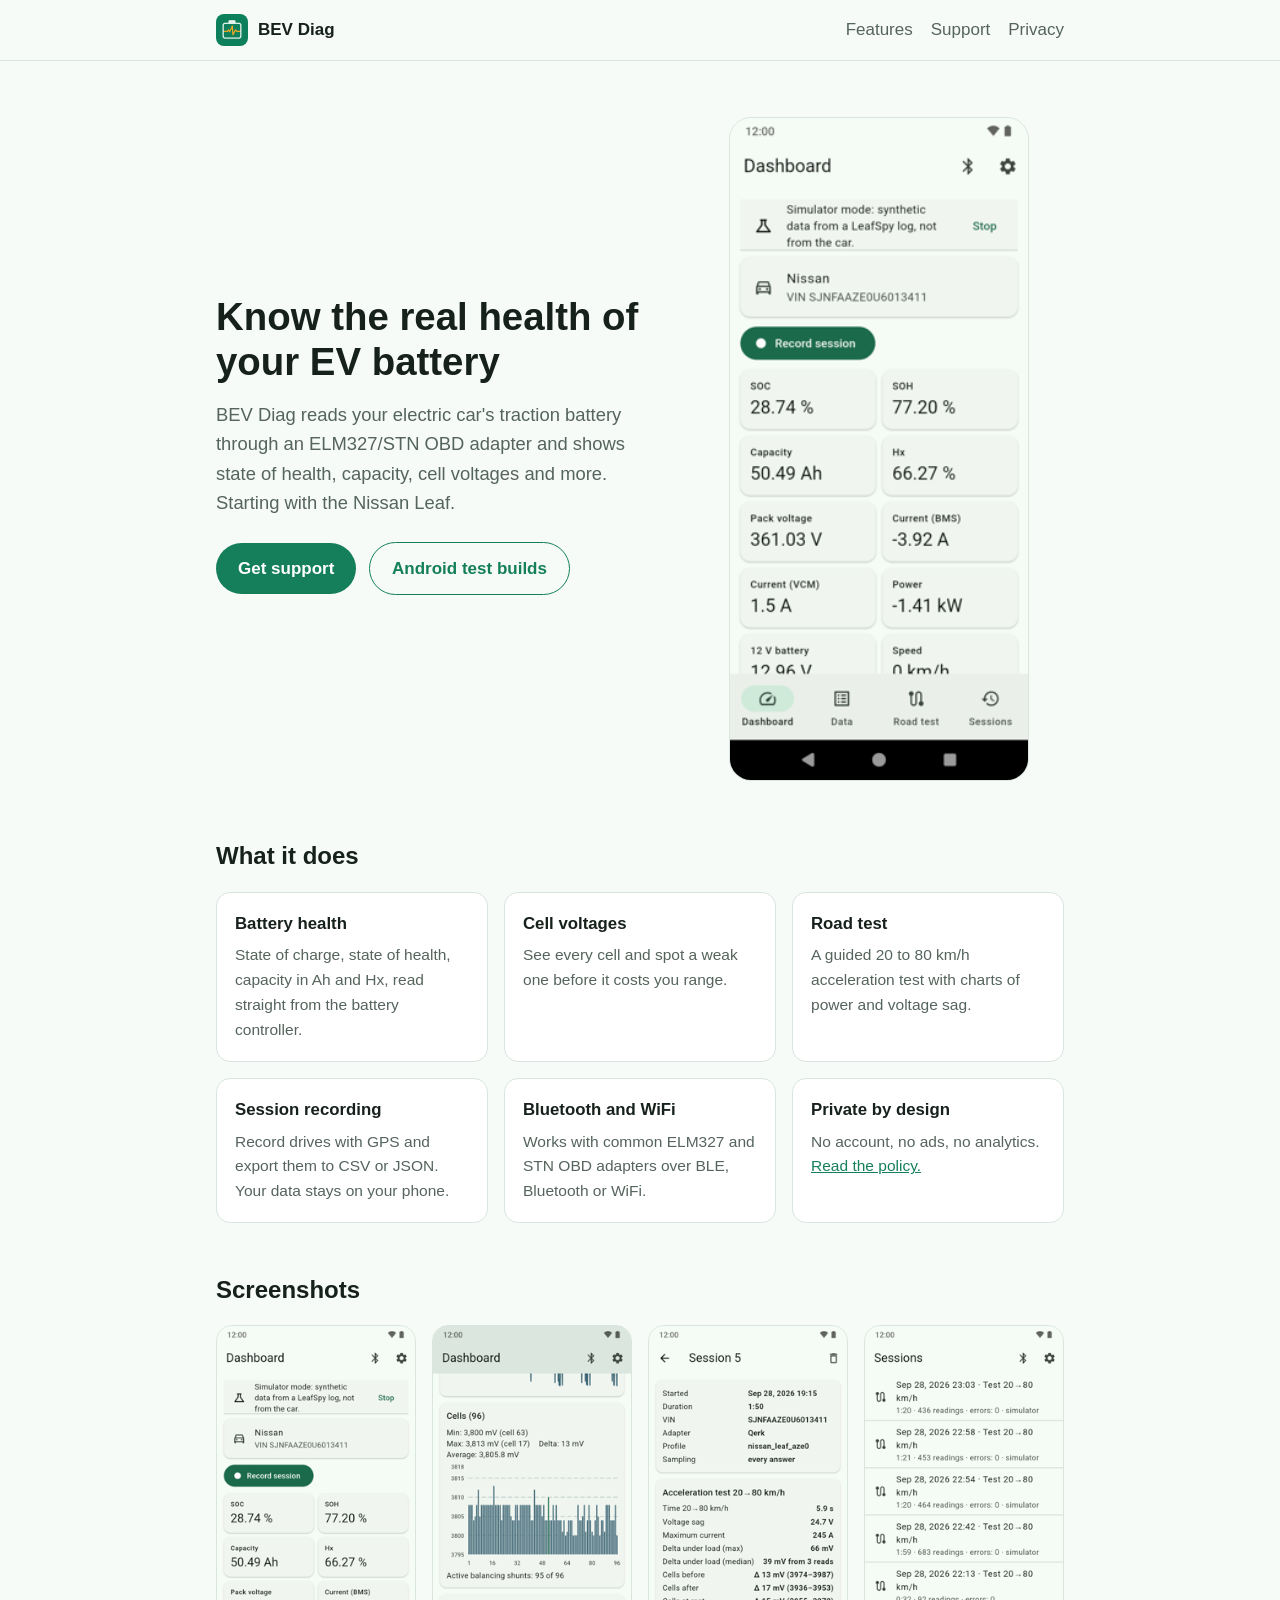
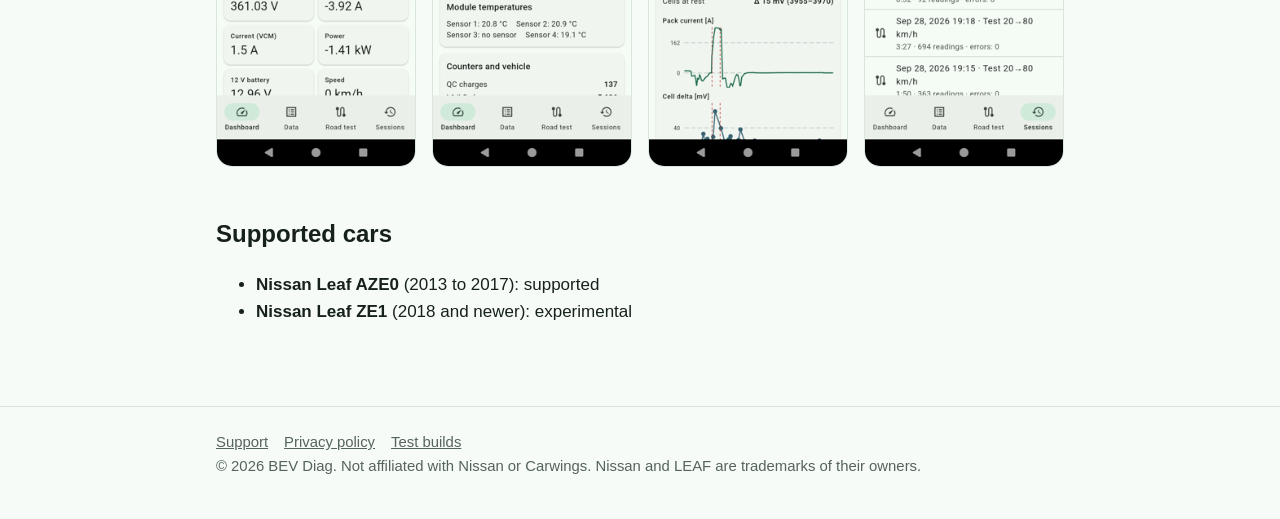
==== index.html @ aeba6226 "Add BEV Diag website: landing, support, privacy policy" ====
<!doctype html>
<html lang="en">
<head>
<meta charset="utf-8">
<meta name="viewport" content="width=device-width, initial-scale=1">
<title>BEV Diag: EV battery diagnostics</title>
<meta name="description" content="Check the health of your electric car's traction battery over a Bluetooth or WiFi OBD adapter.">
<link rel="icon" href="assets/icon.png">
<link rel="stylesheet" href="style.css">
</head>
<body>
<header class="site"><div class="wrap">
  <a class="brand" href=""><img src="assets/icon.png" alt="">BEV Diag</a>
  <nav><a href="#features">Features</a><a href="support/">Support</a><a href="privacy/">Privacy</a></nav>
</div></header>
<main class="wrap">
  <div class="hero">
    <div>
      <h1>Know the real health of your EV battery</h1>
      <p class="lead">BEV Diag reads your electric car's traction battery through an ELM327/STN OBD adapter and shows state of health, capacity, cell voltages and more. Starting with the Nissan Leaf.</p>
      <a class="btn" href="support/">Get support</a>
      <a class="btn secondary" href="https://github.com/bev-diag/bev-diag-releases">Android test builds</a>
    </div>
    <img src="assets/dashboard.png" alt="BEV Diag dashboard showing SOC, SOH, capacity and pack voltage">
  </div>

  <section id="features">
    <h2>What it does</h2>
    <div class="grid">
      <div class="card"><h3>Battery health</h3><p>State of charge, state of health, capacity in Ah and Hx, read straight from the battery controller.</p></div>
      <div class="card"><h3>Cell voltages</h3><p>See every cell and spot a weak one before it costs you range.</p></div>
      <div class="card"><h3>Road test</h3><p>A guided 20 to 80 km/h acceleration test with charts of power and voltage sag.</p></div>
      <div class="card"><h3>Session recording</h3><p>Record drives with GPS and export them to CSV or JSON. Your data stays on your phone.</p></div>
      <div class="card"><h3>Bluetooth and WiFi</h3><p>Works with common ELM327 and STN OBD adapters over BLE, Bluetooth or WiFi.</p></div>
      <div class="card"><h3>Private by design</h3><p>No account, no ads, no analytics. <a href="privacy/">Read the policy.</a></p></div>
    </div>
  </section>

  <section>
    <h2>Screenshots</h2>
    <div class="shots">
      <img src="assets/dashboard.png" alt="Dashboard" loading="lazy">
      <img src="assets/cells.png" alt="Cell voltages" loading="lazy">
      <img src="assets/roadtest.png" alt="Road test result" loading="lazy">
      <img src="assets/sessions.png" alt="Recorded sessions" loading="lazy">
    </div>
  </section>

  <section>
    <h2>Supported cars</h2>
    <ul>
      <li><strong>Nissan Leaf AZE0</strong> (2013 to 2017): supported</li>
      <li><strong>Nissan Leaf ZE1</strong> (2018 and newer): experimental</li>
    </ul>
  </section>
</main>
<footer class="site"><div class="wrap">
  <a href="support/">Support</a><a href="privacy/">Privacy policy</a><a href="https://github.com/bev-diag/bev-diag-releases">Test builds</a>
  <div>&copy; 2026 BEV Diag. Not affiliated with Nissan or Carwings. Nissan and LEAF are trademarks of their owners.</div>
</div></footer>
</body></html>
---- style.css ----
:root {
  --bg: #f6fbf8;
  --surface: #ffffff;
  --text: #17211c;
  --muted: #55645c;
  --accent: #157f5b;
  --accent-contrast: #ffffff;
  --border: #d9e5de;
}
@media (prefers-color-scheme: dark) {
  :root {
    --bg: #0f1713;
    --surface: #17221c;
    --text: #e6efe9;
    --muted: #9db0a5;
    --accent: #3fc08f;
    --accent-contrast: #06130d;
    --border: #263a30;
  }
}
* { box-sizing: border-box; }
html { -webkit-text-size-adjust: 100%; }
body {
  margin: 0;
  background: var(--bg);
  color: var(--text);
  font: 17px/1.6 -apple-system, BlinkMacSystemFont, "Segoe UI", Roboto, Helvetica, Arial, sans-serif;
}
a { color: var(--accent); }
.wrap { max-width: 880px; margin: 0 auto; padding: 0 16px; }
header.site { border-bottom: 1px solid var(--border); }
header.site .wrap { display: flex; align-items: center; justify-content: space-between; gap: 16px; padding-top: 14px; padding-bottom: 14px; flex-wrap: wrap; }
.brand { display: flex; align-items: center; gap: 10px; font-weight: 700; color: var(--text); text-decoration: none; }
.brand img { width: 32px; height: 32px; border-radius: 8px; }
nav a { margin-left: 18px; text-decoration: none; color: var(--muted); }
nav a:hover { color: var(--accent); }
.hero { padding: 56px 0 32px; display: grid; gap: 32px; grid-template-columns: 1.2fr 1fr; align-items: center; }
.hero h1 { font-size: 2.4rem; line-height: 1.15; margin: 0 0 16px; }
.hero p.lead { font-size: 1.15rem; color: var(--muted); margin: 0 0 24px; }
.hero img { width: 100%; max-width: 300px; justify-self: center; border-radius: 22px; border: 1px solid var(--border); }
.btn { display: inline-block; background: var(--accent); color: var(--accent-contrast); padding: 12px 22px; border-radius: 999px; text-decoration: none; font-weight: 600; margin: 0 8px 8px 0; }
.btn.secondary { background: transparent; color: var(--accent); border: 1px solid var(--accent); }
section { padding: 24px 0; }
h2 { font-size: 1.5rem; margin: 0 0 16px; }
.grid { display: grid; gap: 16px; grid-template-columns: repeat(auto-fit, minmax(240px, 1fr)); }
.card { background: var(--surface); border: 1px solid var(--border); border-radius: 14px; padding: 18px; }
.card h3 { margin: 0 0 6px; font-size: 1.05rem; }
.card p { margin: 0; color: var(--muted); font-size: 0.97rem; }
.shots { display: grid; gap: 16px; grid-template-columns: repeat(auto-fit, minmax(190px, 1fr)); }
.shots img { width: 100%; border-radius: 16px; border: 1px solid var(--border); }
main.doc { padding: 40px 0 24px; max-width: 720px; }
main.doc h1 { font-size: 2rem; margin: 0 0 8px; }
main.doc h2 { margin-top: 32px; }
main.doc .updated { color: var(--muted); margin: 0 0 24px; }
footer.site { border-top: 1px solid var(--border); margin-top: 40px; padding: 24px 0 40px; color: var(--muted); font-size: 0.93rem; }
footer.site a { color: var(--muted); margin-right: 16px; }
@media (max-width: 680px) {
  .hero { grid-template-columns: 1fr; padding-top: 32px; }
  .hero h1 { font-size: 1.9rem; }
  nav a { margin: 0 14px 0 0; }
}
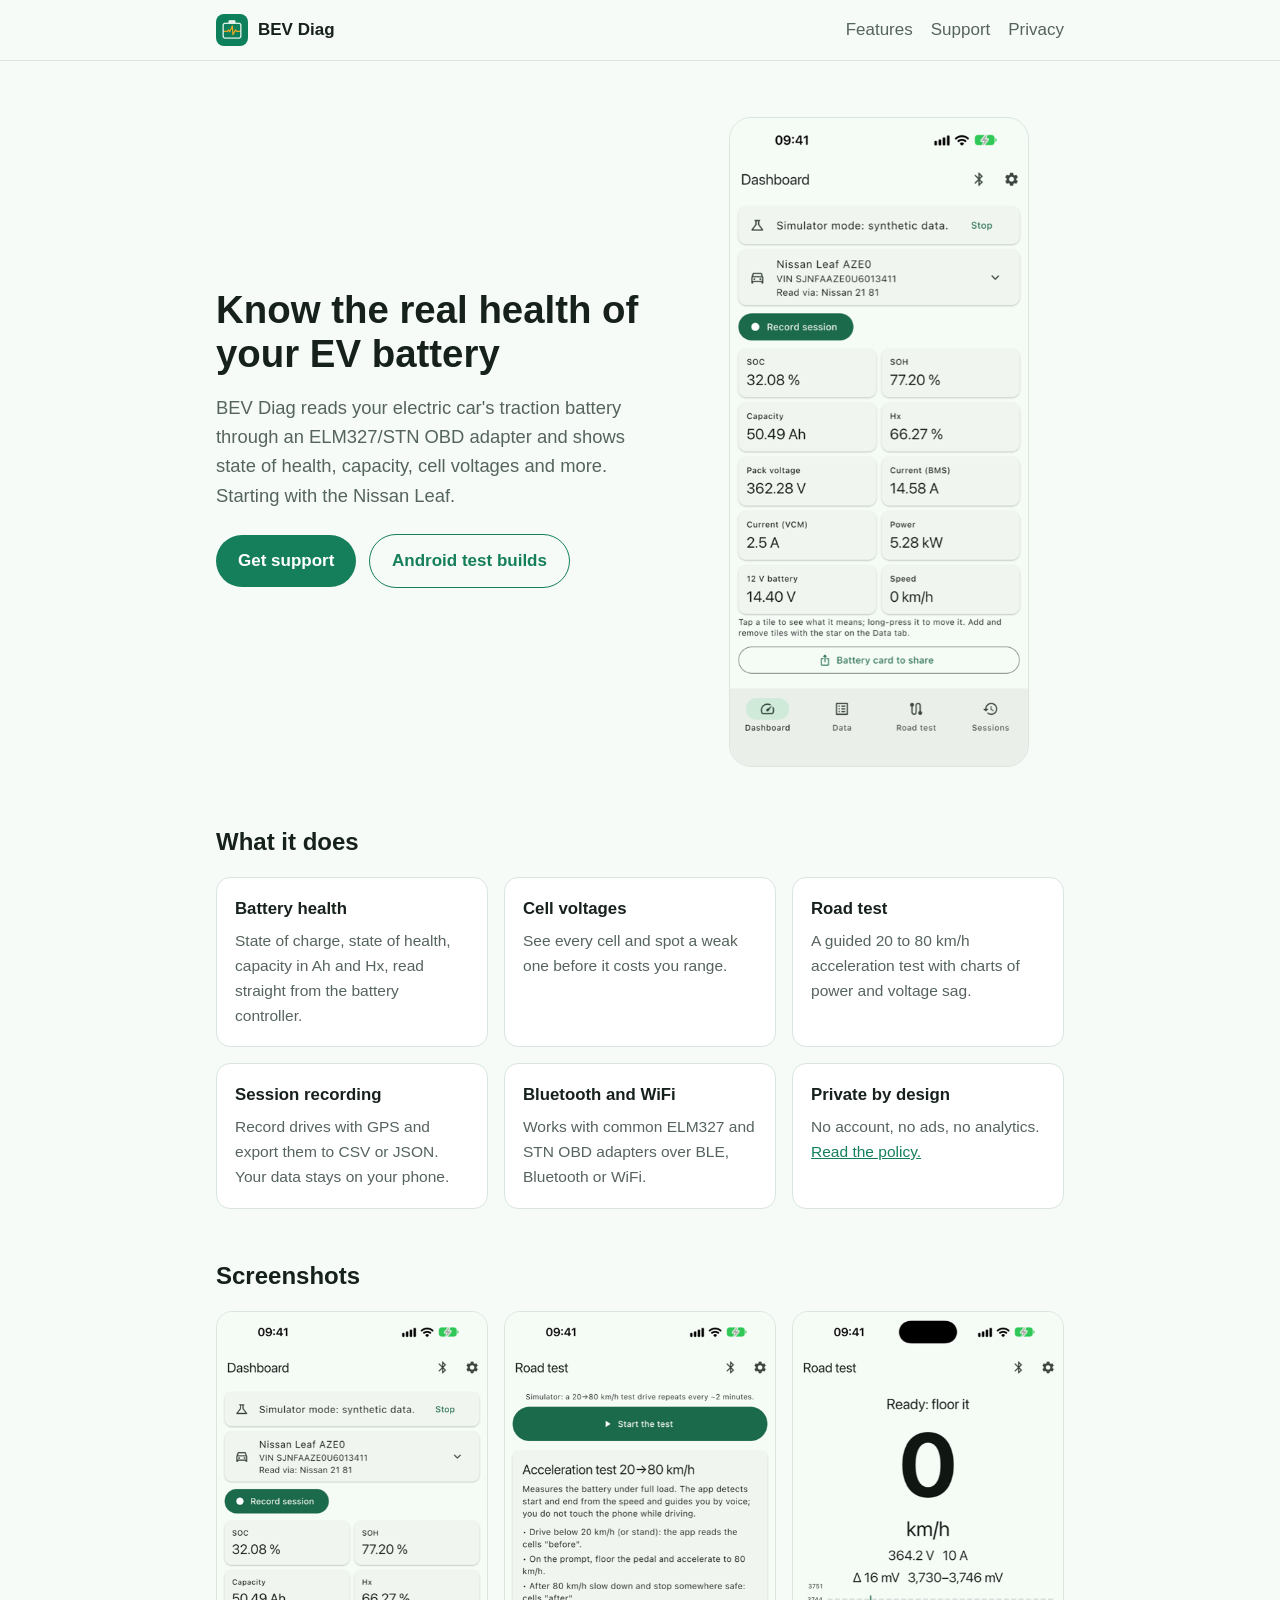
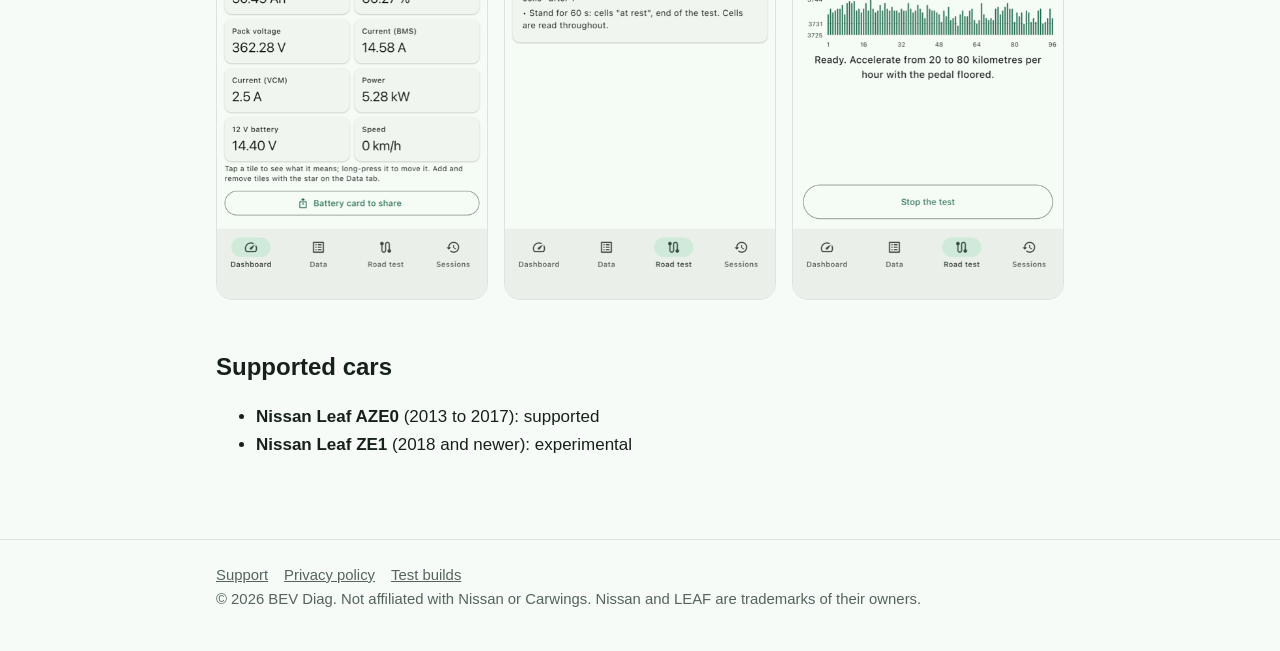
==== commit d2e8ea28: "Replace Android screenshots with iOS ones" ====
--- a/index.html
+++ b/index.html
@@ -39,10 +39,9 @@
   <section>
     <h2>Screenshots</h2>
     <div class="shots">
-      <img src="assets/dashboard.png" alt="Dashboard" loading="lazy">
-      <img src="assets/cells.png" alt="Cell voltages" loading="lazy">
-      <img src="assets/roadtest.png" alt="Road test result" loading="lazy">
-      <img src="assets/sessions.png" alt="Recorded sessions" loading="lazy">
+      <img src="assets/dashboard.png" alt="Dashboard with SOC, SOH, capacity and pack voltage" loading="lazy">
+      <img src="assets/roadtest.png" alt="Acceleration road test" loading="lazy">
+      <img src="assets/cells.png" alt="Road test ready screen with live cell voltages" loading="lazy">
     </div>
   </section>
 
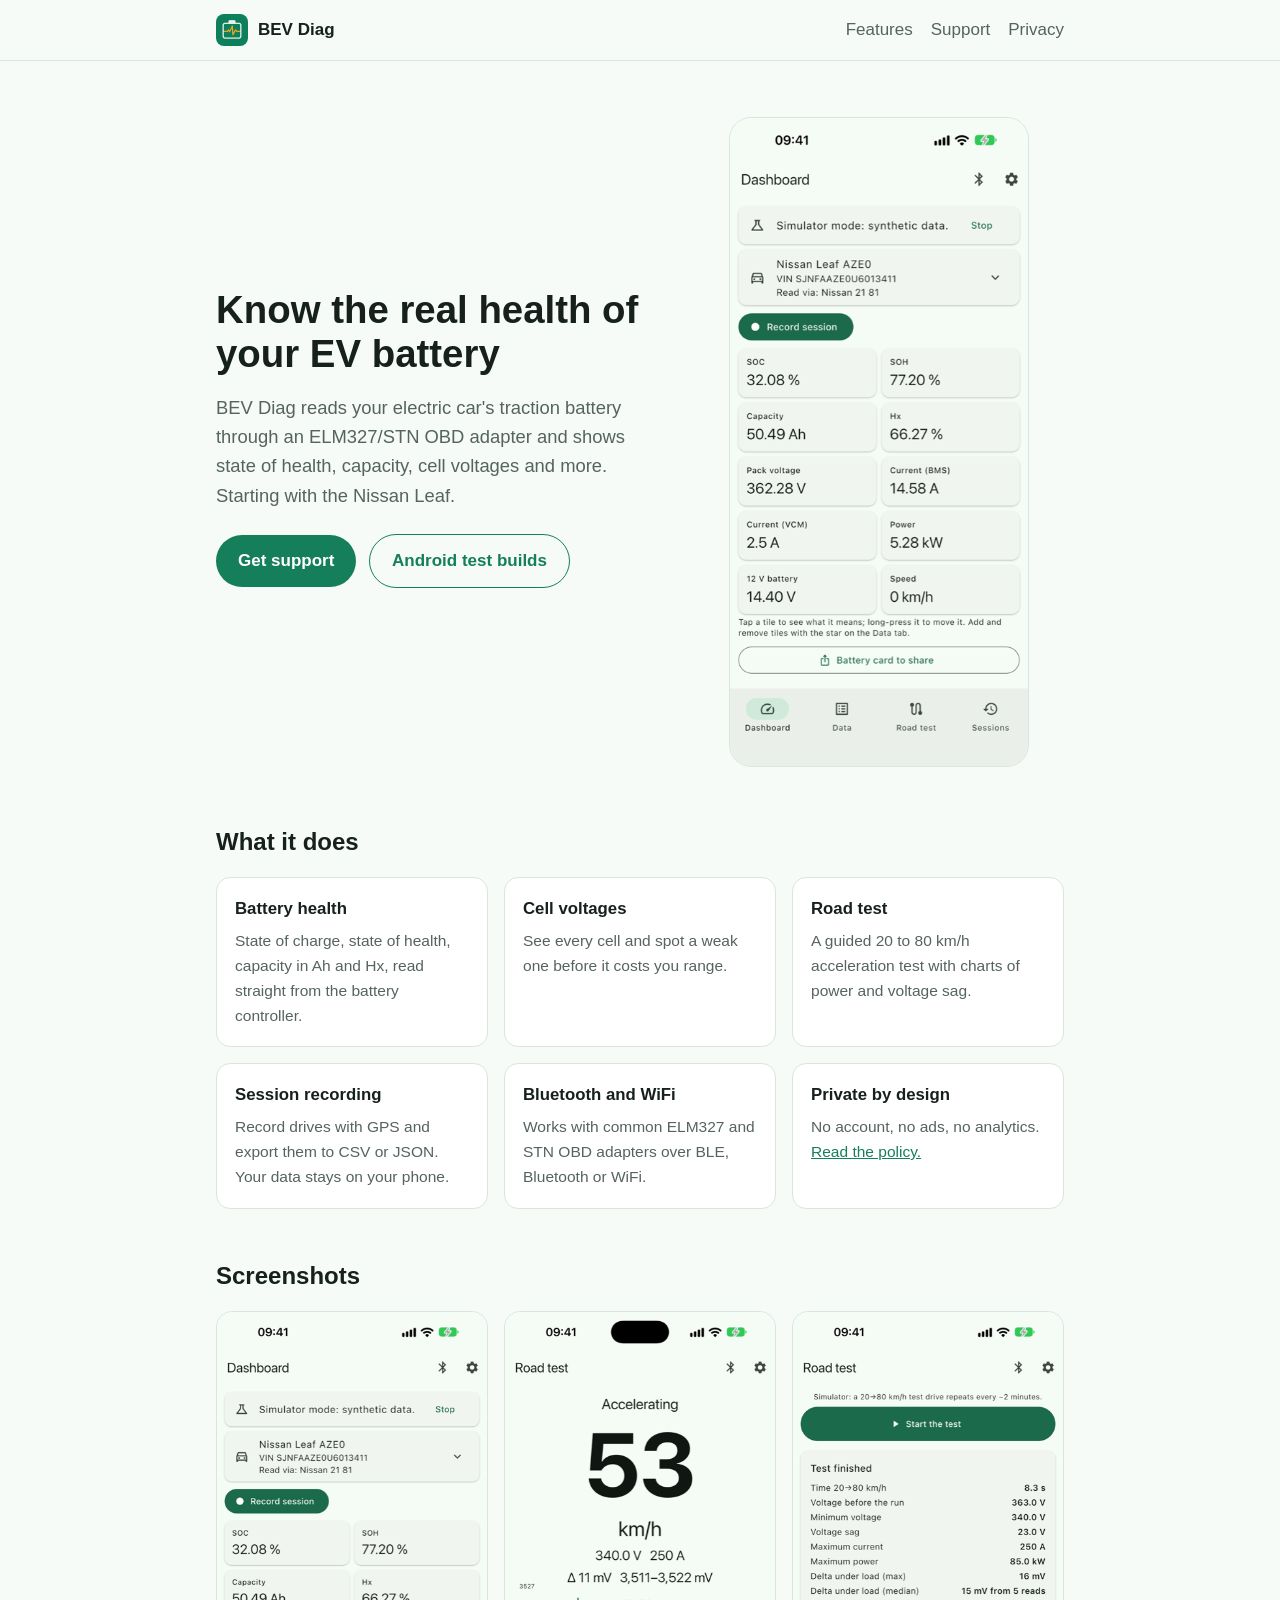
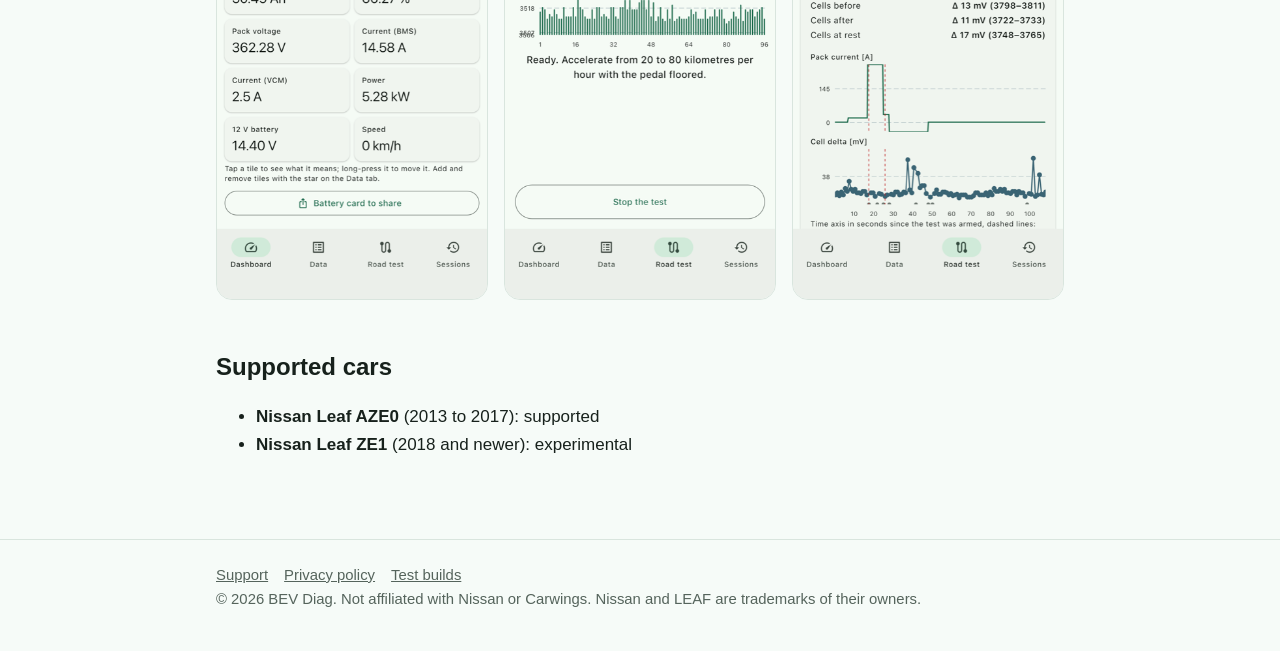
==== commit eb40aef6: "Show road test screenshots: acceleration and result" ====
--- a/index.html
+++ b/index.html
@@ -40,8 +40,8 @@
     <h2>Screenshots</h2>
     <div class="shots">
       <img src="assets/dashboard.png" alt="Dashboard with SOC, SOH, capacity and pack voltage" loading="lazy">
-      <img src="assets/roadtest.png" alt="Acceleration road test" loading="lazy">
-      <img src="assets/cells.png" alt="Road test ready screen with live cell voltages" loading="lazy">
+      <img src="assets/accelerating.png" alt="Acceleration test in progress with live cell voltages" loading="lazy">
+      <img src="assets/result.png" alt="Acceleration test result with current and cell delta charts" loading="lazy">
     </div>
   </section>
 
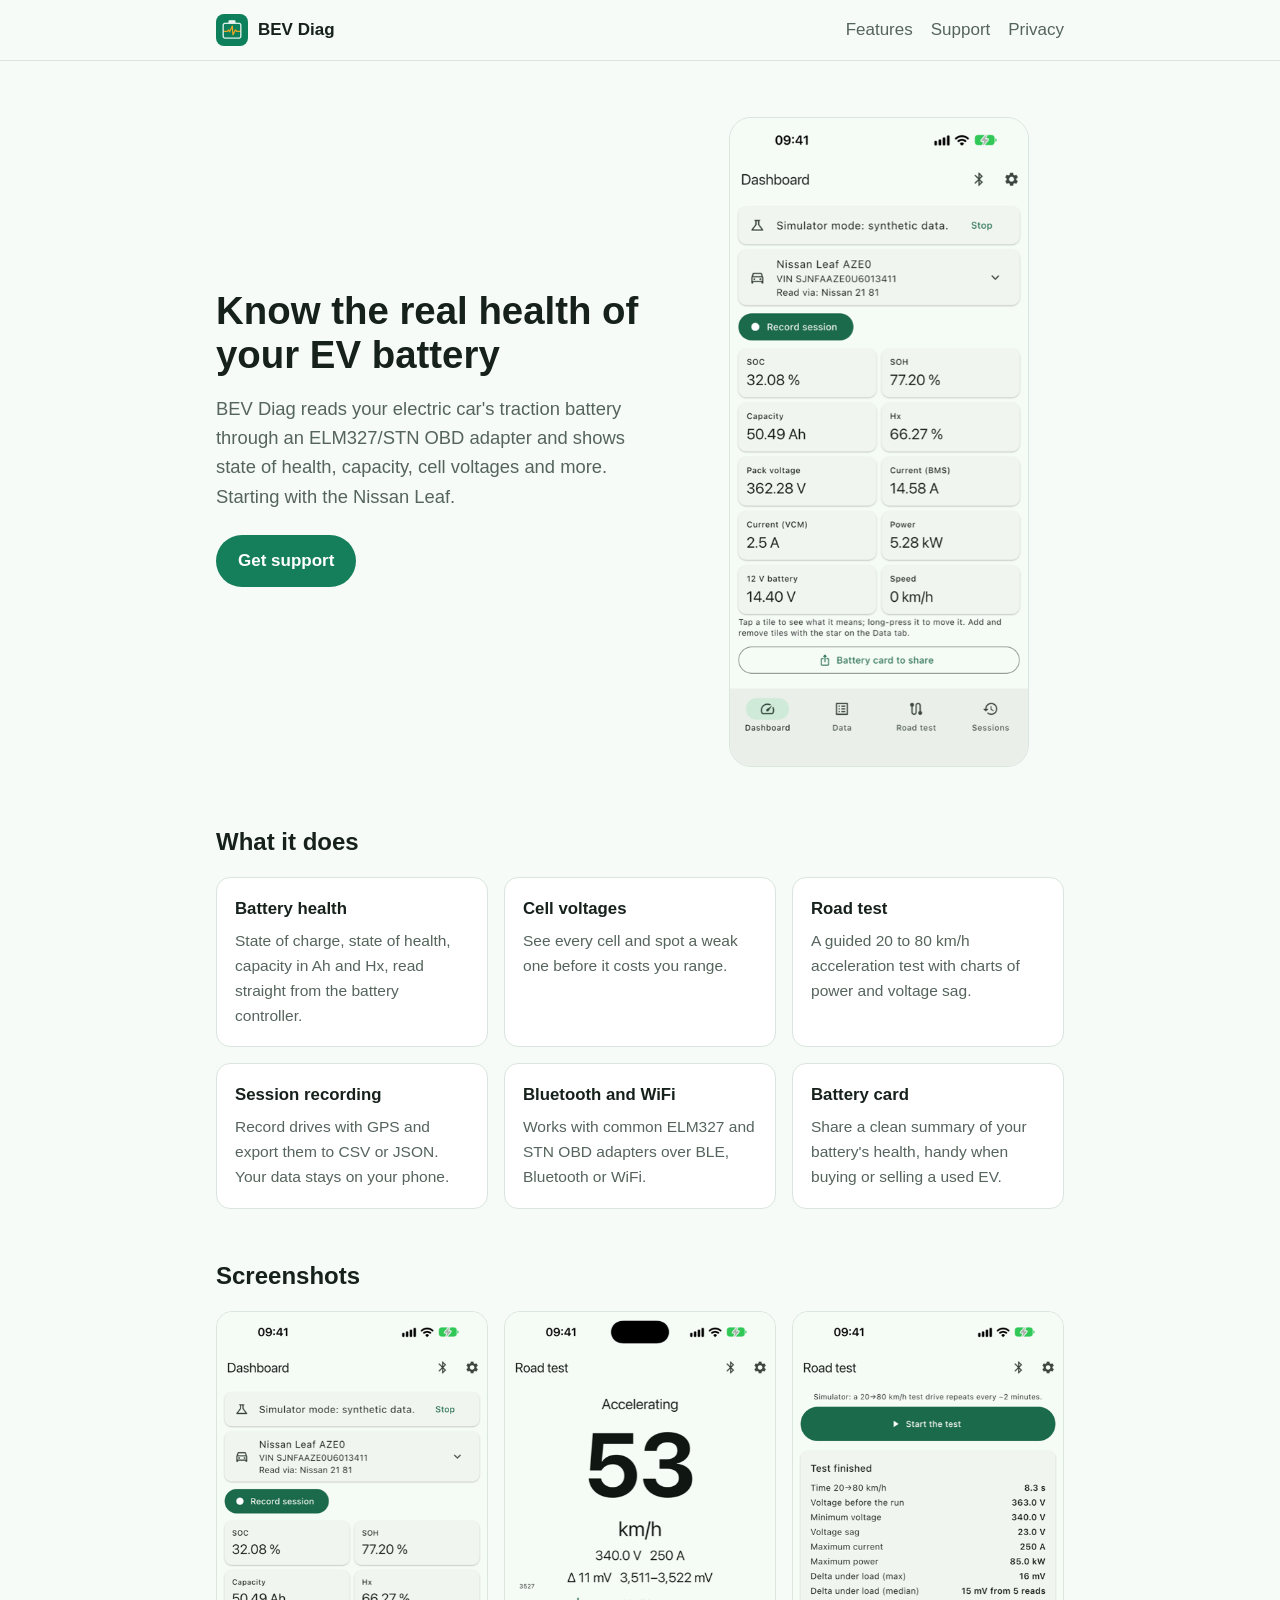
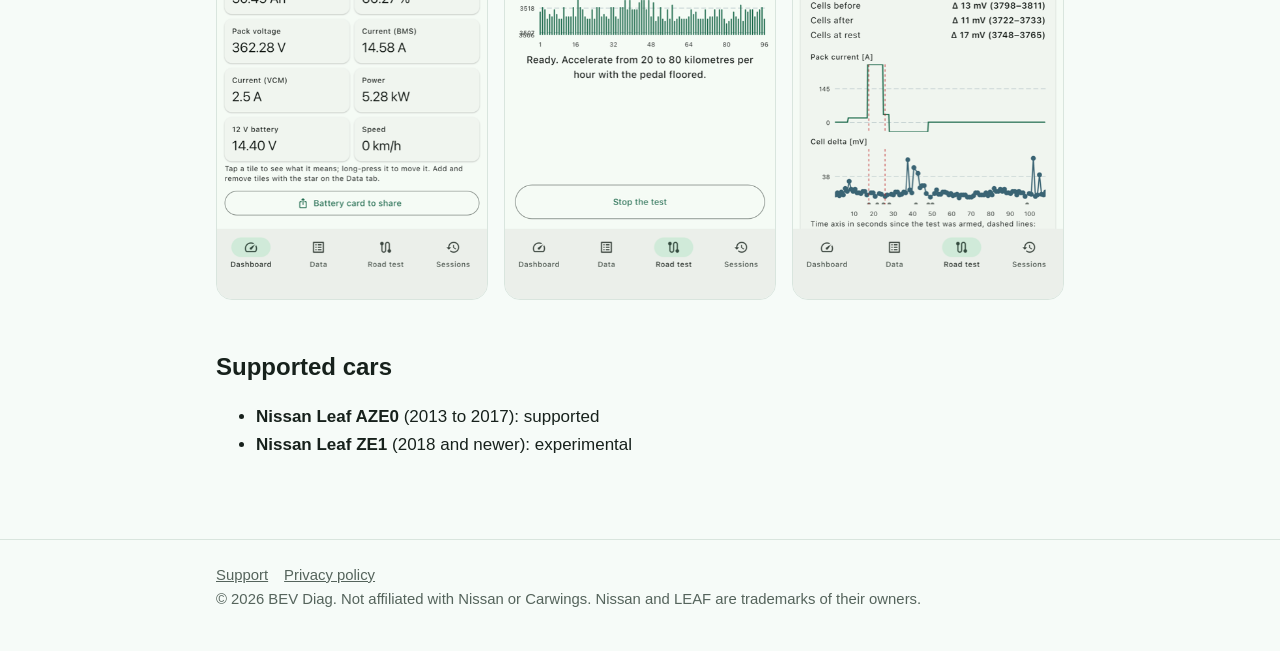
==== commit bcd4ac0a: "Drop test builds links, replace privacy tile with battery card" ====
--- a/index.html
+++ b/index.html
@@ -19,7 +19,6 @@
       <h1>Know the real health of your EV battery</h1>
       <p class="lead">BEV Diag reads your electric car's traction battery through an ELM327/STN OBD adapter and shows state of health, capacity, cell voltages and more. Starting with the Nissan Leaf.</p>
       <a class="btn" href="support/">Get support</a>
-      <a class="btn secondary" href="https://github.com/bev-diag/bev-diag-releases">Android test builds</a>
     </div>
     <img src="assets/dashboard.png" alt="BEV Diag dashboard showing SOC, SOH, capacity and pack voltage">
   </div>
@@ -32,7 +31,7 @@
       <div class="card"><h3>Road test</h3><p>A guided 20 to 80 km/h acceleration test with charts of power and voltage sag.</p></div>
       <div class="card"><h3>Session recording</h3><p>Record drives with GPS and export them to CSV or JSON. Your data stays on your phone.</p></div>
       <div class="card"><h3>Bluetooth and WiFi</h3><p>Works with common ELM327 and STN OBD adapters over BLE, Bluetooth or WiFi.</p></div>
-      <div class="card"><h3>Private by design</h3><p>No account, no ads, no analytics. <a href="privacy/">Read the policy.</a></p></div>
+      <div class="card"><h3>Battery card</h3><p>Share a clean summary of your battery's health, handy when buying or selling a used EV.</p></div>
     </div>
   </section>
 
@@ -54,7 +53,7 @@
   </section>
 </main>
 <footer class="site"><div class="wrap">
-  <a href="support/">Support</a><a href="privacy/">Privacy policy</a><a href="https://github.com/bev-diag/bev-diag-releases">Test builds</a>
+  <a href="support/">Support</a><a href="privacy/">Privacy policy</a>
   <div>&copy; 2026 BEV Diag. Not affiliated with Nissan or Carwings. Nissan and LEAF are trademarks of their owners.</div>
 </div></footer>
 </body></html>
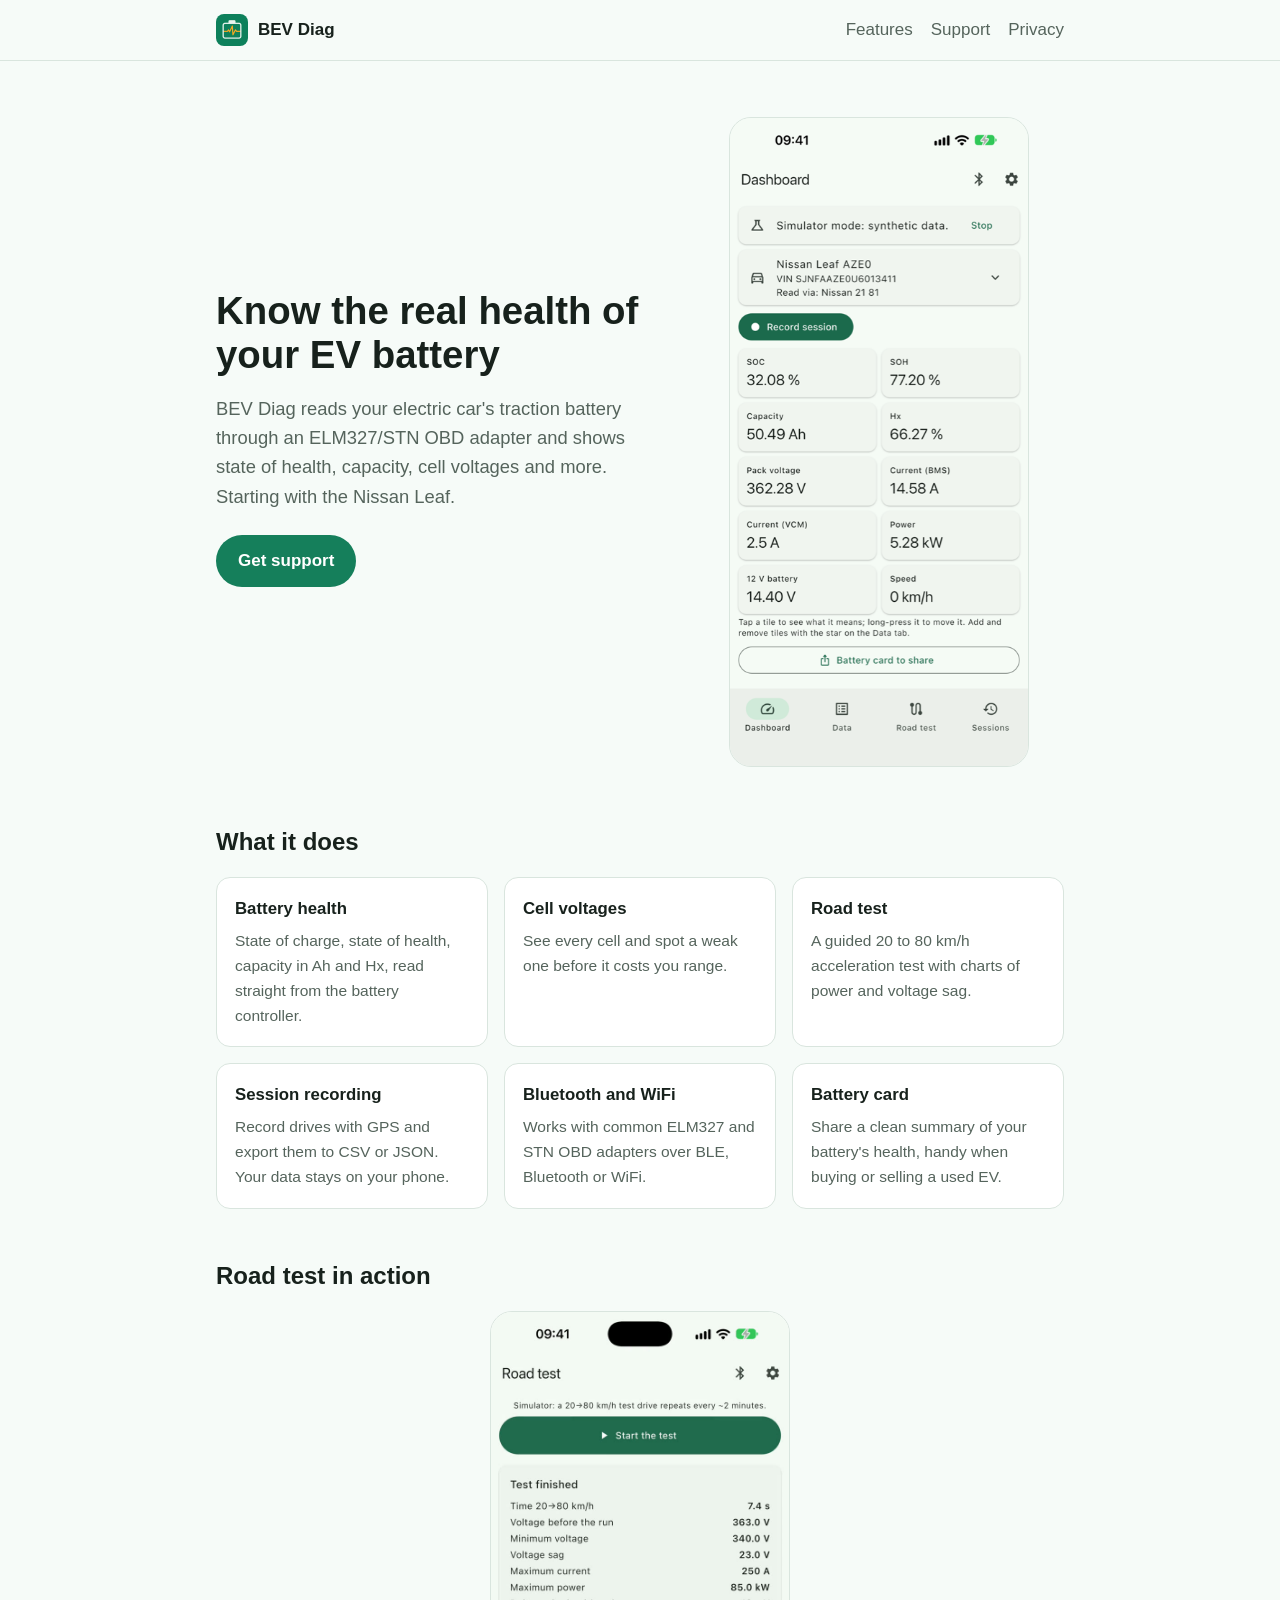
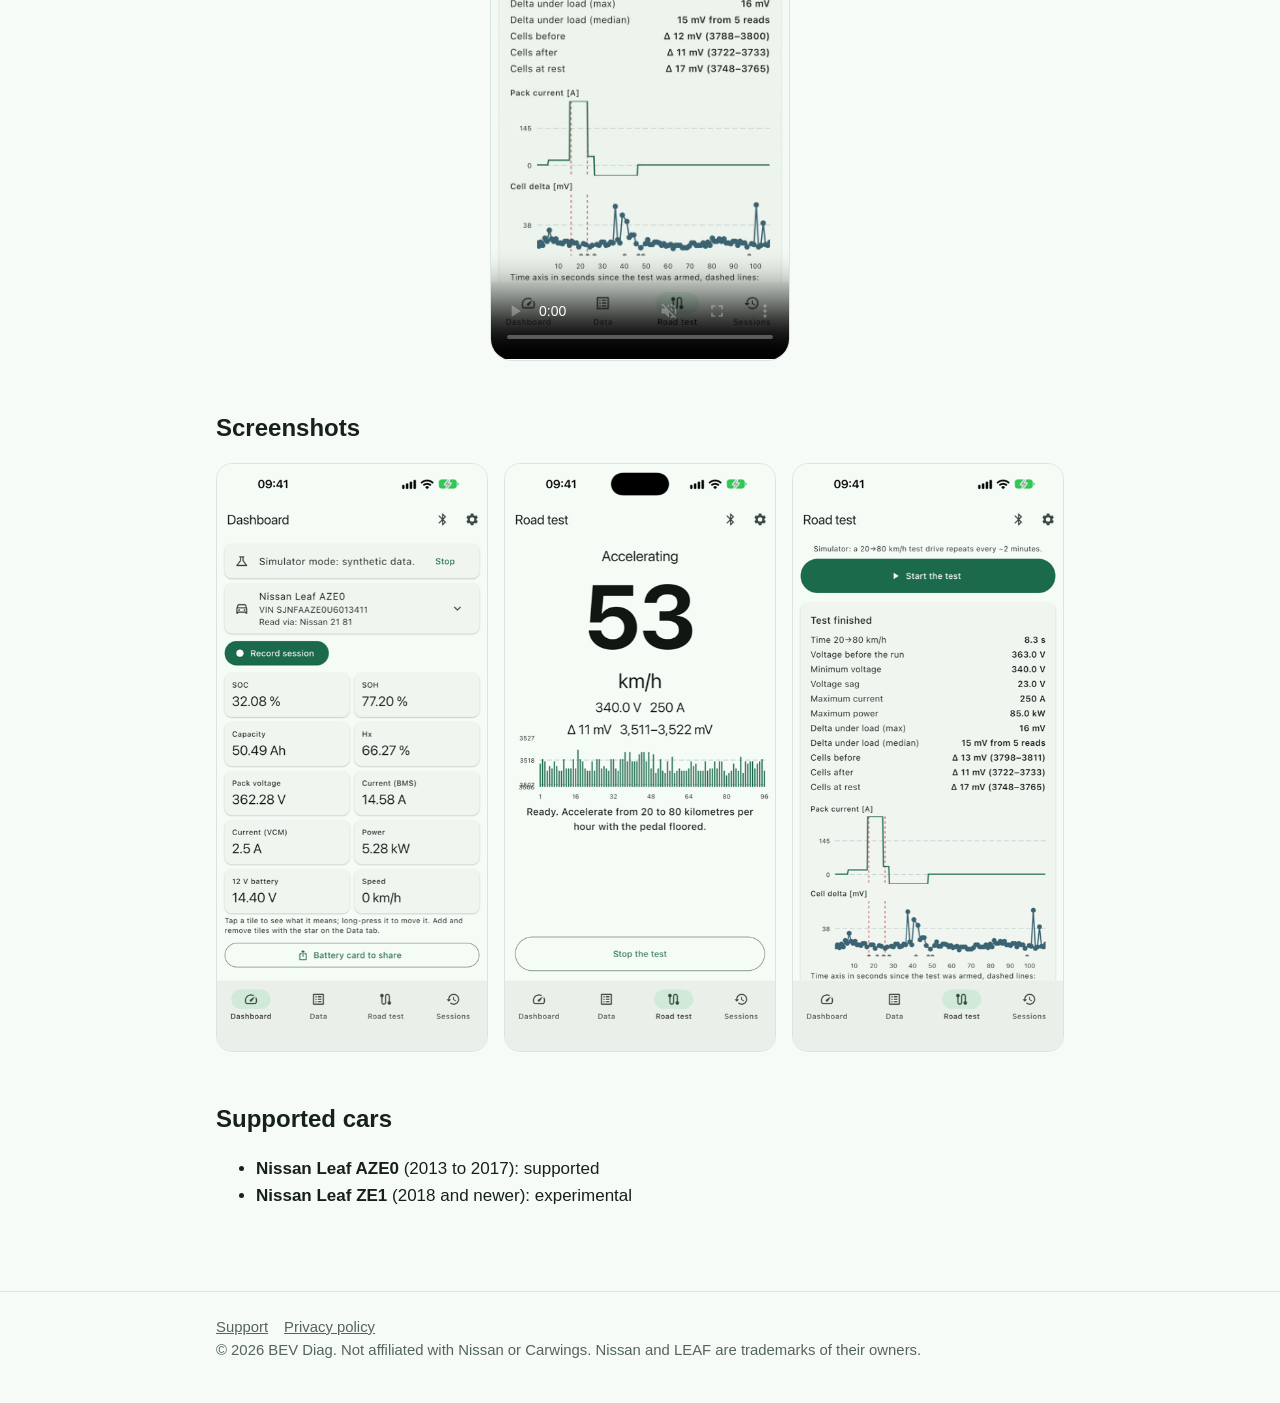
==== commit 76af0c6a: "Add road test video" ====
--- a/index.html
+++ b/index.html
@@ -36,6 +36,11 @@
   </section>
 
   <section>
+    <h2>Road test in action</h2>
+    <video class="demo" src="assets/road-test.mp4" poster="assets/road-test-poster.jpg" autoplay muted loop playsinline controls preload="metadata" aria-label="Screen recording of the 20 to 80 km/h acceleration test and its result"></video>
+  </section>
+
+  <section>
     <h2>Screenshots</h2>
     <div class="shots">
       <img src="assets/dashboard.png" alt="Dashboard with SOC, SOH, capacity and pack voltage" loading="lazy">
--- a/style.css
+++ b/style.css
@@ -48,6 +48,7 @@
 .card p { margin: 0; color: var(--muted); font-size: 0.97rem; }
 .shots { display: grid; gap: 16px; grid-template-columns: repeat(auto-fit, minmax(190px, 1fr)); }
 .shots img { width: 100%; border-radius: 16px; border: 1px solid var(--border); }
+.demo { display: block; width: 100%; max-width: 300px; margin: 0 auto; border-radius: 22px; border: 1px solid var(--border); background: var(--surface); }
 main.doc { padding: 40px 0 24px; max-width: 720px; }
 main.doc h1 { font-size: 2rem; margin: 0 0 8px; }
 main.doc h2 { margin-top: 32px; }
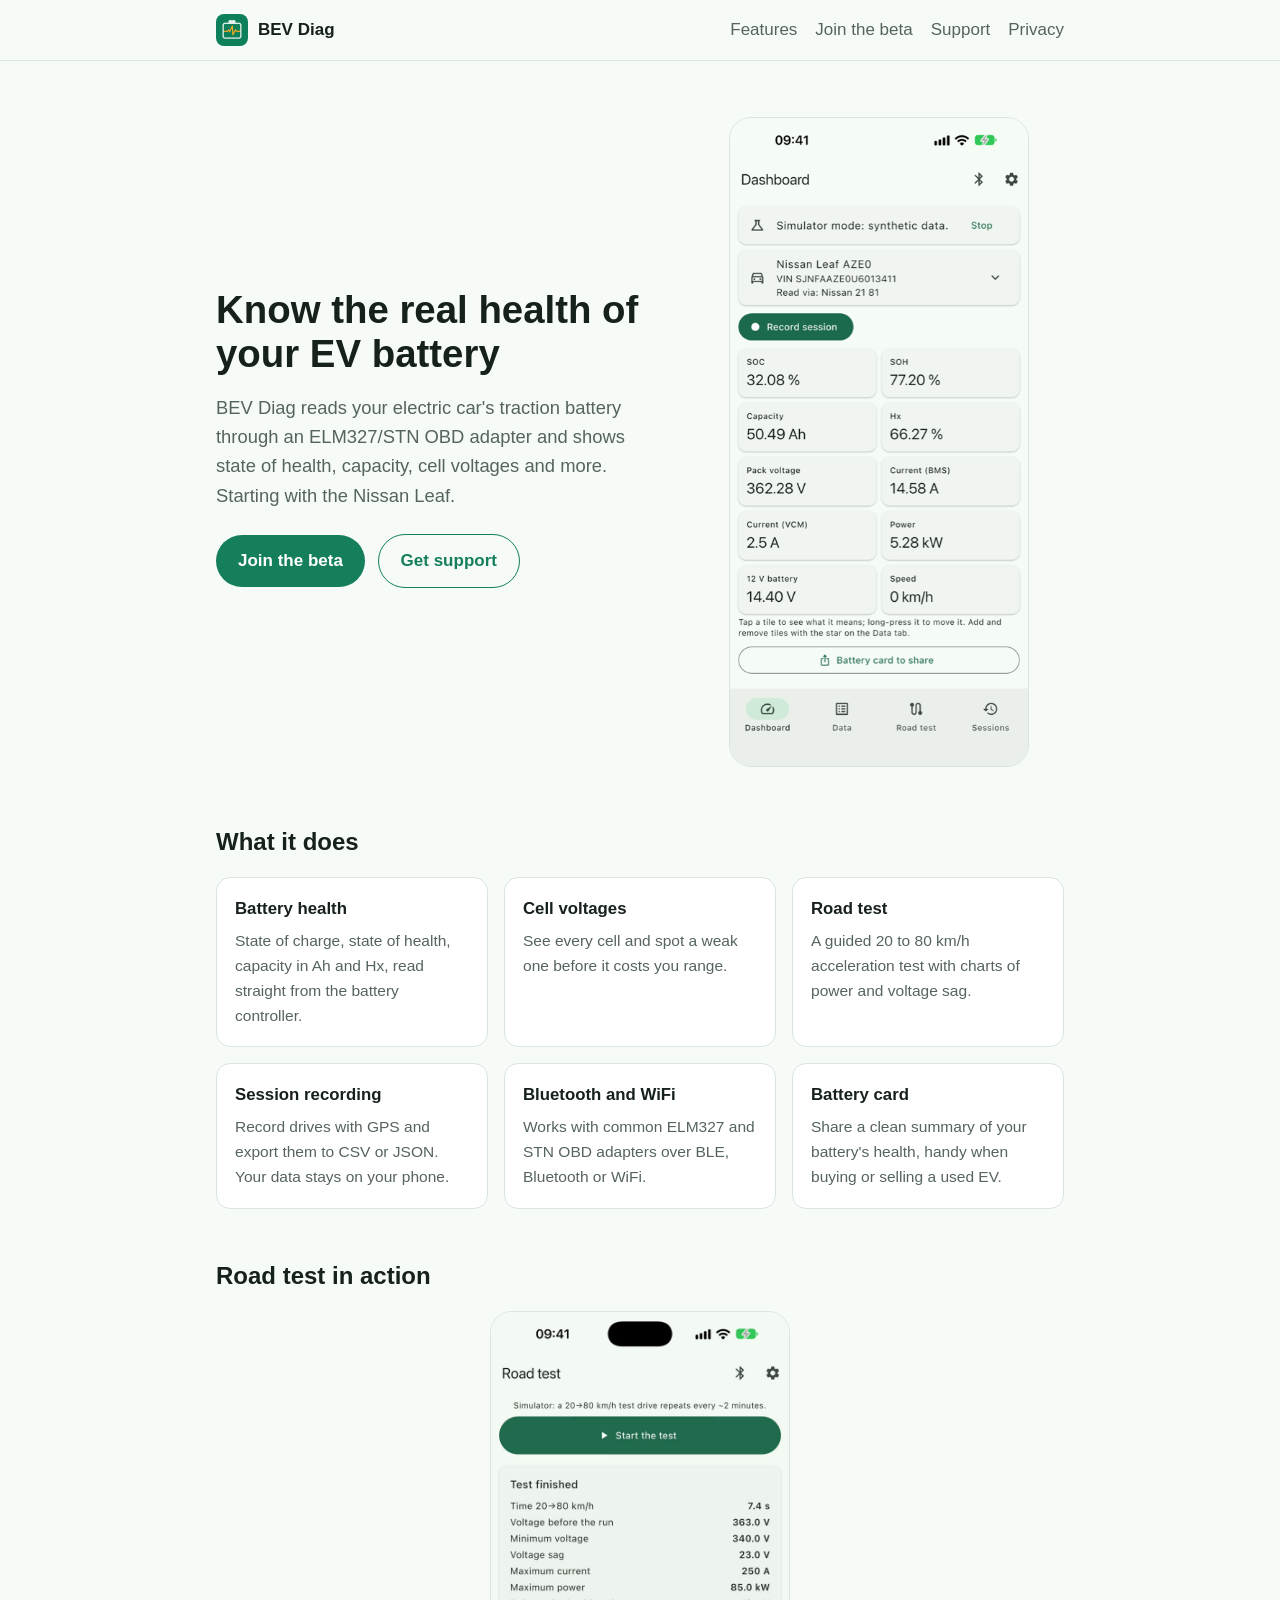
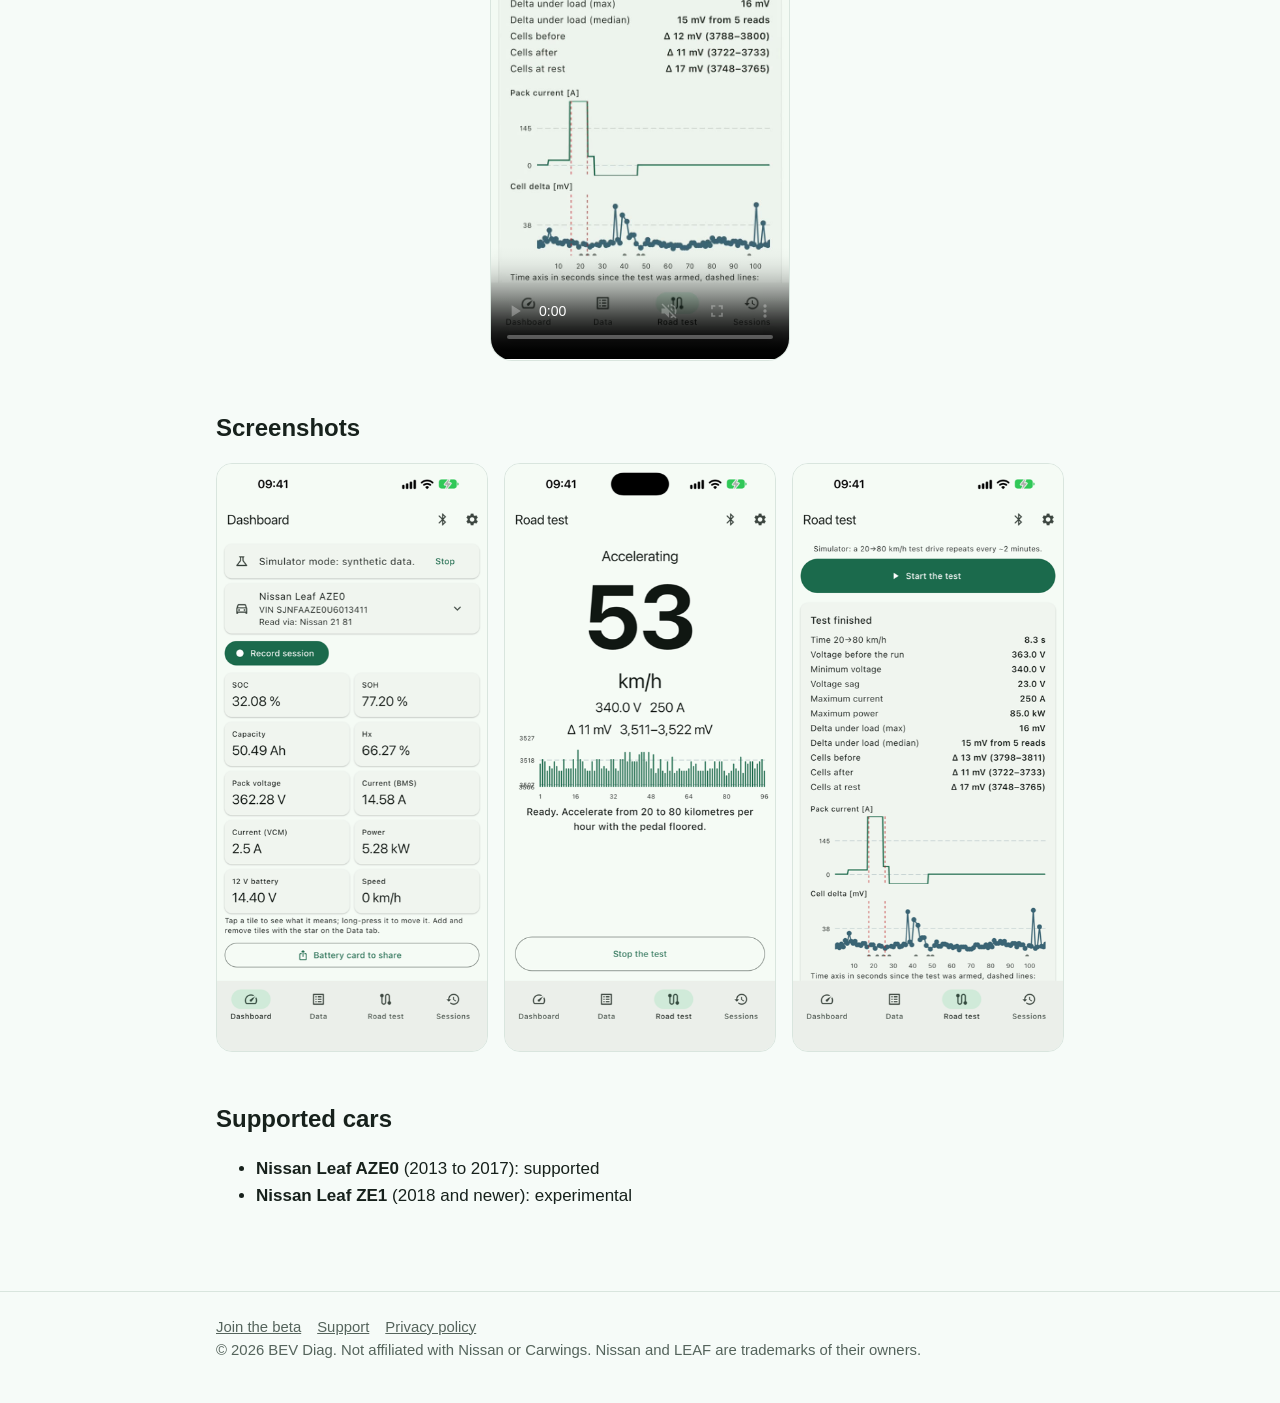
==== commit 5c4eee9e: "Add beta sign-up form wired to the backend, update privacy policy" ====
--- a/index.html
+++ b/index.html
@@ -11,14 +11,15 @@
 <body>
 <header class="site"><div class="wrap">
   <a class="brand" href=""><img src="assets/icon.png" alt="">BEV Diag</a>
-  <nav><a href="#features">Features</a><a href="support/">Support</a><a href="privacy/">Privacy</a></nav>
+  <nav><a href="#features">Features</a><a href="signup/">Join the beta</a><a href="support/">Support</a><a href="privacy/">Privacy</a></nav>
 </div></header>
 <main class="wrap">
   <div class="hero">
     <div>
       <h1>Know the real health of your EV battery</h1>
       <p class="lead">BEV Diag reads your electric car's traction battery through an ELM327/STN OBD adapter and shows state of health, capacity, cell voltages and more. Starting with the Nissan Leaf.</p>
-      <a class="btn" href="support/">Get support</a>
+      <a class="btn" href="signup/">Join the beta</a>
+      <a class="btn secondary" href="support/">Get support</a>
     </div>
     <img src="assets/dashboard.png" alt="BEV Diag dashboard showing SOC, SOH, capacity and pack voltage">
   </div>
@@ -58,7 +59,7 @@
   </section>
 </main>
 <footer class="site"><div class="wrap">
-  <a href="support/">Support</a><a href="privacy/">Privacy policy</a>
+  <a href="signup/">Join the beta</a><a href="support/">Support</a><a href="privacy/">Privacy policy</a>
   <div>&copy; 2026 BEV Diag. Not affiliated with Nissan or Carwings. Nissan and LEAF are trademarks of their owners.</div>
 </div></footer>
 </body></html>
--- a/style.css
+++ b/style.css
@@ -60,3 +60,32 @@
   .hero h1 { font-size: 1.9rem; }
   nav a { margin: 0 14px 0 0; }
 }
+
+/* Signup form */
+form { max-width: 720px; }
+fieldset { border: 1px solid var(--border); border-radius: 14px; padding: 8px 18px 6px; margin: 0 0 20px; background: var(--surface); }
+legend { padding: 0 8px; font-weight: 700; }
+.field { margin: 14px 0; }
+.row { display: grid; gap: 0 16px; grid-template-columns: 1fr 1fr; }
+label, .label { display: block; font-weight: 600; margin-bottom: 4px; }
+label.check { display: flex; gap: 10px; align-items: flex-start; font-weight: 400; }
+label.check input { margin-top: 6px; flex: none; }
+.choices { display: flex; gap: 18px; flex-wrap: wrap; }
+.choices label { display: flex; gap: 6px; align-items: center; font-weight: 400; margin: 0; }
+.opt { font-weight: 400; color: var(--muted); font-size: 0.85rem; }
+.hint { color: var(--muted); font-size: 0.9rem; margin: 6px 0 0; }
+input[type="text"], input[type="email"], input[type="number"], textarea {
+  width: 100%; font: inherit; color: var(--text); background: var(--bg);
+  border: 1px solid var(--border); border-radius: 10px; padding: 10px 12px;
+}
+input:focus-visible, textarea:focus-visible, button:focus-visible, .choices input:focus-visible, .check input:focus-visible { outline: 2px solid var(--accent); outline-offset: 2px; }
+[aria-invalid="true"] { border-color: #c0392b; }
+.err-msg { color: #c0392b; font-size: 0.9rem; margin: 4px 0 0; }
+@media (prefers-color-scheme: dark) { .err-msg { color: #ff8a7a; } [aria-invalid="true"] { border-color: #ff8a7a; } }
+.notice { border-radius: 12px; padding: 14px 16px; margin: 0 0 20px; border: 1px solid var(--border); background: var(--surface); }
+.notice.ok { border-color: var(--accent); }
+.notice.err { border-color: #c0392b; }
+.hp { position: absolute; left: -10000px; top: auto; width: 1px; height: 1px; overflow: hidden; }
+button.btn { border: 0; cursor: pointer; font: inherit; font-weight: 600; }
+button.btn:disabled { opacity: 0.6; cursor: progress; }
+@media (max-width: 680px) { .row { grid-template-columns: 1fr; } }
